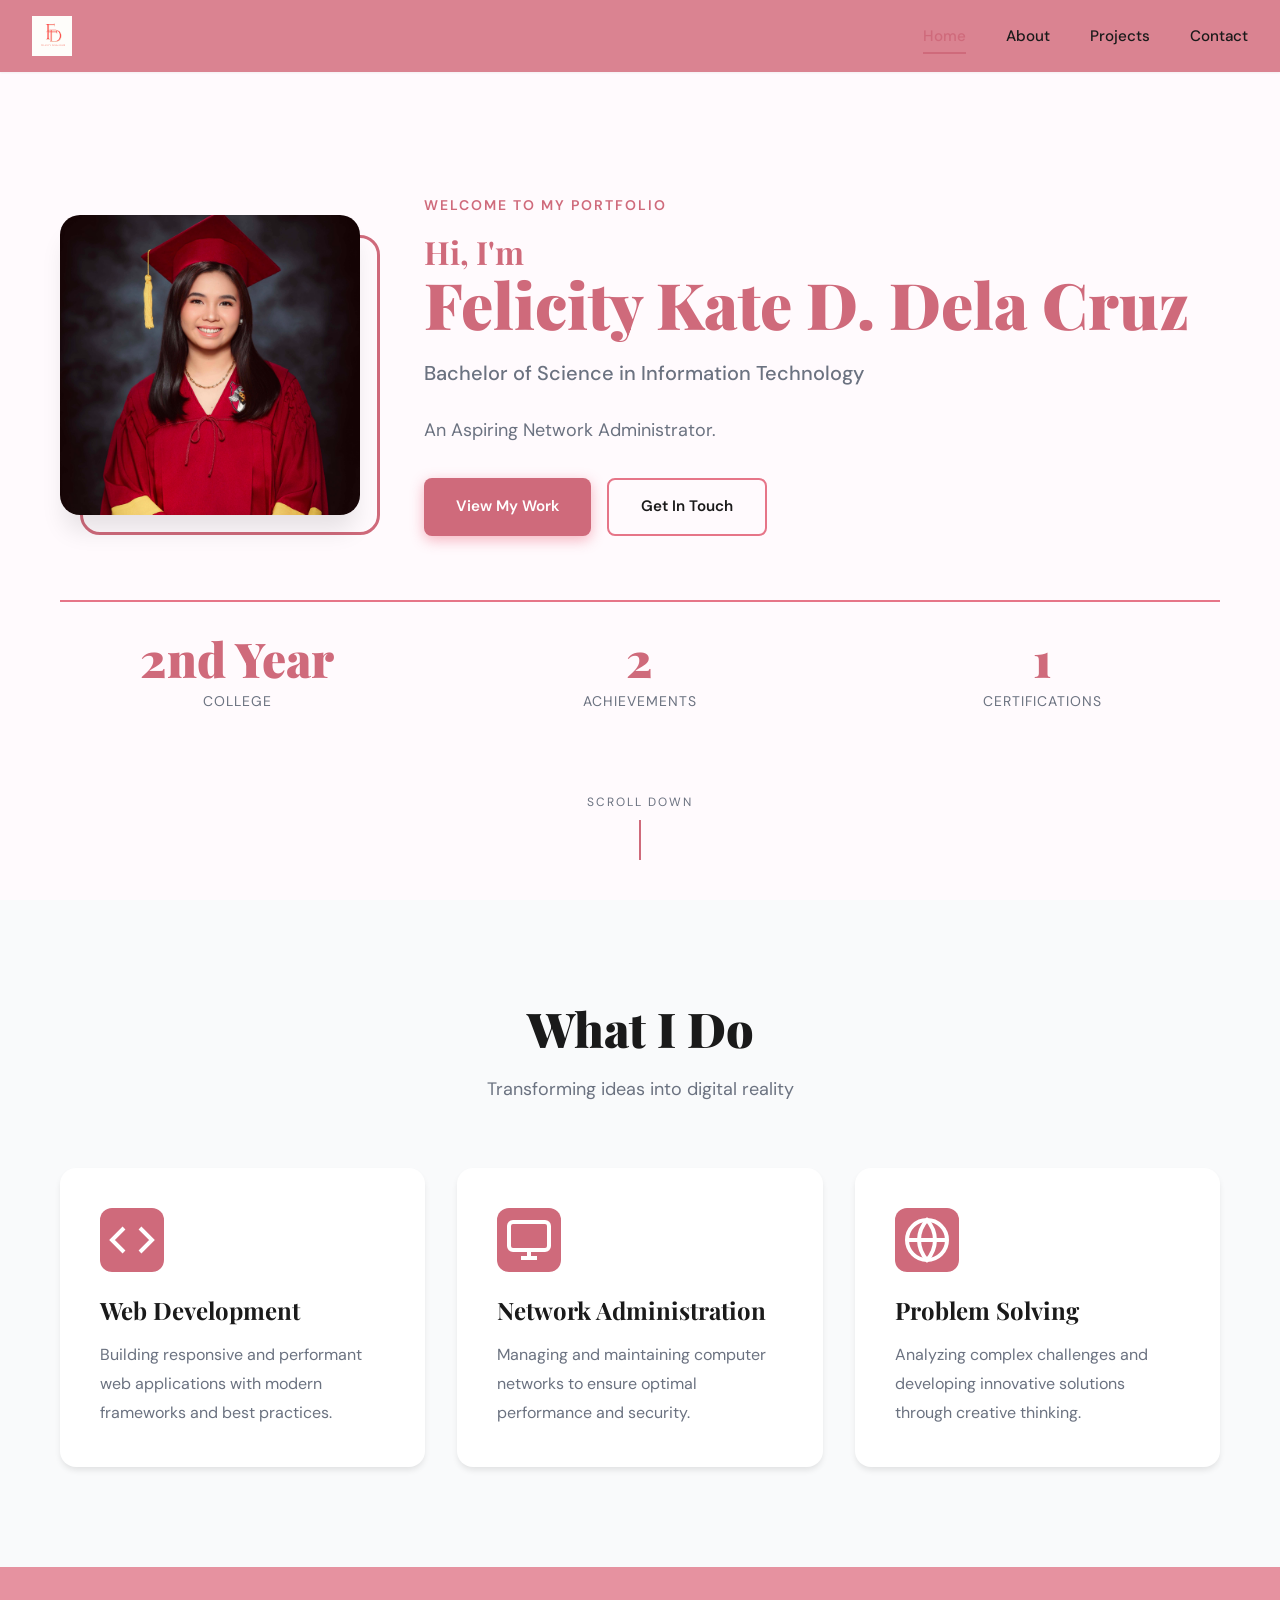
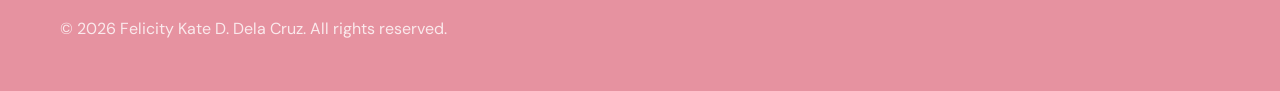
==== index.html @ b5dd3b96 "Add files via upload" ====
<!DOCTYPE html>
<html lang="en">
<head>
    <meta charset="UTF-8">
    <meta name="viewport" content="width=device-width, initial-scale=1.0">
    <title>Portfolio - Felicity Kate D. Dela Cruz</title>
    <link rel="stylesheet" href="styles.css">
    <link rel="preconnect" href="https://fonts.googleapis.com">
    <link rel="preconnect" href="https://fonts.gstatic.com" crossorigin>
    <link href="https://fonts.googleapis.com/css2?family=Playfair+Display:wght@700;900&family=DM+Sans:wght@400;500;700&display=swap" rel="stylesheet">
</head>
<body>
    
    <nav class="navbar">
        <input type="checkbox" id="menu-toggle">
        <div class="nav-container">
            <a href="index.html" class="logo">
            <img src="assets/logo.svg" alt="My Logo">
            </a>
            <ul class="nav-menu">
                <li><a href="/index.html" class="nav-link active">Home</a></li>
                <li><a href="pages/about.html" class="nav-link">About</a></li>
                <li><a href="pages/projects.html" class="nav-link">Projects</a></li>
                <li><a href="pages/contact.html" class="nav-link">Contact</a></li>
            </ul>
            <label for="menu-toggle" class="hamburger">
                <span></span>
                <span></span>
                <span></span>
            </label>
        </div>
    </nav>

   
    <section class="hero">
        <div class="hero-background"></div>
        <div class="hero-container">
            <div class="hero-content">
                <div class="profile-photo">
                    <div class="photo-frame">
                        <img src="assets/profile.jpg" alt="Profile Photo">
                    </div>
                    <div class="photo-accent"></div>
                </div>
                <div class="hero-text">
                    <div class="hero-label">Welcome to my portfolio</div>
                    <h1 class="hero-title">
                        <span class="name-line">Hi, I'm</span>
                        <span class="name-highlight">Felicity Kate D. Dela Cruz</span>
                    </h1>
                    <p class="hero-course">Bachelor of Science in Information Technology</p>
                    <p class="hero-intro">
                       An Aspiring Network Administrator.
                    </p>
                    <div class="hero-cta">
                        <a href="pages/projects.html" class="btn btn-primary">View My Work</a>
                        <a href="pages/contact.html" class="btn btn-secondary">Get In Touch</a>
                    </div>
                </div>
            </div>
            
            <div class="hero-stats">
                <div class="stat-item">
                    <div class="stat-number">2nd Year</div>
                    <div class="stat-label">College</div>
                </div>
                <div class="stat-item">
                    <div class="stat-number">2</div>
                    <div class="stat-label"> Achievements</div>
                </div>
                <div class="stat-item">
                    <div class="stat-number">1</div>
                    <div class="stat-label">Certifications</div>
                </div>
            </div>
        </div>
        
        <div class="scroll-indicator">
            <span>Scroll Down</span>
            <div class="scroll-line"></div>
        </div>
    </section>

    
    <section class="featured">
        <div class="container">
            <div class="section-header">
                <h2 class="section-title">What I Do</h2>
                <p class="section-subtitle">Transforming ideas into digital reality</p>
            </div>
            
            <div class="features-grid">
                <div class="feature-card">
                    <div class="feature-icon">
                        <svg width="48" height="48" viewBox="0 0 24 24" fill="none" stroke="currentColor" stroke-width="2">
                            <polyline points="16 18 22 12 16 6"></polyline>
                            <polyline points="8 6 2 12 8 18"></polyline>
                        </svg>
                    </div>
                    <h3>Web Development</h3>
                    <p>Building responsive and performant web applications with modern frameworks and best practices.</p>
                </div>
                
                <div class="feature-card">
                    <div class="feature-icon">
                        <svg width="48" height="48" viewBox="0 0 24 24" fill="none" stroke="currentColor" stroke-width="2">
                            <rect x="2" y="3" width="20" height="14" rx="2"></rect>
                            <line x1="8" y1="21" x2="16" y2="21"></line>
                            <line x1="12" y1="17" x2="12" y2="21"></line>
                        </svg>
                    </div>
                    <h3>Network Administration</h3>
                    <p>Managing and maintaining computer networks to ensure optimal performance and security.</p>
                </div>
                
                <div class="feature-card">
                    <div class="feature-icon">
                        <svg width="48" height="48" viewBox="0 0 24 24" fill="none" stroke="currentColor" stroke-width="2">
                            <circle cx="12" cy="12" r="10"></circle>
                            <line x1="2" y1="12" x2="22" y2="12"></line>
                            <path d="M12 2a15.3 15.3 0 0 1 4 10 15.3 15.3 0 0 1-4 10 15.3 15.3 0 0 1-4-10 15.3 15.3 0 0 1 4-10z"></path>
                        </svg>
                    </div>
                    <h3>Problem Solving</h3>
                    <p>Analyzing complex challenges and developing innovative solutions through creative thinking.</p>
                </div>
            </div>
        </div>
    </section>

    
    <footer class="footer">
        <div class="container">
            <div class="footer-content">
                <div class="footer-left">
                    <p>&copy; 2026 Felicity Kate D. Dela Cruz. All rights reserved.</p>
                </div>
                
            </div>
        </div>
    </footer>

</body>
</html>
---- styles.css ----
:root {
    --primary-color: rgb(230, 146, 160);
    --secondary-color: #16213e;
    --accent-color: #0f3460;
    --highlight-color: rgb(207, 106, 123);
    --text-dark: #1a1a1a;
    --text-light: #6b7280;
    --text-white: #ffffff;
    --bg-light: #f9fafb;
    --bg-white: #ffffff;
    --border-color: rgb(230, 117, 136);
    --shadow-sm: 0 1px 2px 0 rgba(0, 0, 0, 0.05);
    --shadow-md: 0 4px 6px -1px rgba(0, 0, 0, 0.1);
    --shadow-lg: 0 10px 15px -3px rgba(0, 0, 0, 0.1);
    --shadow-xl: 0 20px 25px -5px rgba(0, 0, 0, 0.1);
    --transition: all 0.3s cubic-bezier(0.4, 0, 0.2, 1);
}


* {
    margin: 0;
    padding: 0;
    box-sizing: border-box;
}

.logo img {
    height: 40px;  
    width: auto;   
    vertical-align: middle; 
}

html {
    scroll-behavior: smooth;
    scroll-padding-top: 80px; 
}

body {
    font-family: 'DM Sans', sans-serif;
    font-size: 16px;
    line-height: 1.7;
    color: var(--text-dark);
    background-color: var(--bg-white);
    overflow-x: hidden;
}

h1, h2, h3, h4, h5, h6 {
    font-family: 'Playfair Display', serif;
    font-weight: 700;
    line-height: 1.2;
    color: var(--text-dark);
}

a {
    text-decoration: none;
    color: inherit;
    transition: var(--transition);
}

img {
    max-width: 100%;
    height: auto;
    display: block;
}

ul {
    list-style: none;
}


.container {
    max-width: 1200px;
    margin: 0 auto;
    padding: 0 20px;
}

.navbar {
    position: fixed;
    top: 0;
    left: 0;
    right: 0;
    background: rgb(218, 131, 145);
    backdrop-filter: blur(10px);
    box-shadow: var(--shadow-sm);
    z-index: 1000;
    transition: var(--transition);
}

.nav-container {
    max-width: 1400px;
    margin: 0 auto;
    padding: 1rem 2rem;
    display: flex;
    justify-content: space-between;
    align-items: center;
}

.logo {
    font-family: 'Playfair Display', serif;
    font-size: 1.5rem;
    font-weight: 900;
    color: var(--primary-color);
    letter-spacing: -0.5px;
}

.nav-menu {
    display: flex;
    gap: 2.5rem;
    align-items: center;
}

.nav-link {
    font-size: 0.95rem;
    font-weight: 500;
    color: var(--text-dark);
    position: relative;
    padding: 0.5rem 0;
}

.nav-link::after {
    content: '';
    position: absolute;
    bottom: 0;
    left: 0;
    width: 0;
    height: 2px;
    background: var(--highlight-color);
    transition: var(--transition);
}

.nav-link:hover::after,
.nav-link.active::after {
    width: 100%;
}

.nav-link:hover,
.nav-link.active {
    color: var(--highlight-color);
}


#menu-toggle {
    display: none;
}

.hamburger {
    display: none;
    flex-direction: column;
    cursor: pointer;
    gap: 5px;
}

.hamburger span {
    width: 25px;
    height: 3px;
    background: var(--primary-color);
    border-radius: 3px;
    transition: var(--transition);
}


.btn {
    display: inline-flex;
    align-items: center;
    gap: 0.5rem;
    padding: 0.875rem 2rem;
    font-size: 0.95rem;
    font-weight: 600;
    border-radius: 8px;
    cursor: pointer;
    transition: var(--transition);
    border: none;
    text-align: center;
}

.btn-primary {
    background: var(--highlight-color);
    color: var(--text-white);
    box-shadow: 0 4px 14px 0 rgba(233, 69, 96, 0.39);
}

.btn-primary:hover {
    background: #d63850;
    transform: translateY(-2px);
    box-shadow: 0 6px 20px 0 rgba(233, 69, 96, 0.5);
}

.btn-secondary {
    background: transparent;
    color: var(--text-dark);
    border: 2px solid var(--border-color);
}

.btn-secondary:hover {
    background: var(--primary-color);
    color: var(--text-white);
    border-color: var(--primary-color);
}

.btn-small {
    padding: 0.625rem 1.5rem;
    font-size: 0.875rem;
}

.btn-full {
    width: 100%;
    justify-content: center;
}


.hero {
    position: relative;
    min-height: 100vh;
    display: flex;
    align-items: center;
    padding: 120px 0 80px;
    overflow: hidden;
}

.hero-background {
    position: absolute;
    top: 0;
    left: 0;
    right: 0;
    bottom: 0;
    background: #ea66af;
    opacity: 0.03;
    z-index: -1;
}

.hero-container {
    max-width: 1200px;
    margin: 0 auto;
    padding: 0 20px;
    width: 100%;
}

.hero-content {
    display: grid;
    grid-template-columns: 300px 1fr;
    gap: 4rem;
    align-items: center;
    margin-bottom: 4rem;
}

.profile-photo {
    position: relative;
    animation: fadeInLeft 1s ease-out;
}

.photo-frame {
    position: relative;
    width: 300px;
    height: 300px;
    border-radius: 20px;
    overflow: hidden;
    box-shadow: var(--shadow-xl);
    z-index: 2;
}

.photo-frame img {
    width: 100%;
    height: 100%;
    object-fit: cover;
}

.photo-accent {
    position: absolute;
    top: 20px;
    left: 20px;
    width: 100%;
    height: 100%;
    border: 3px solid var(--highlight-color);
    border-radius: 20px;
    z-index: 1;
}

.hero-text {
    animation: fadeInRight 1s ease-out;
}

.hero-label {
    font-size: 0.875rem;
    font-weight: 600;
    color: var(--highlight-color);
    text-transform: uppercase;
    letter-spacing: 2px;
    margin-bottom: 1rem;
}

.hero-title {
    font-size: 4rem;
    font-weight: 900;
    margin-bottom: 1rem;
    line-height: 1.1;
}

.name-line {
    display: block;
    font-size: 2rem;
    color: var(--highlight-color);
    font-weight: 700;
}

.name-highlight {
    display: block;
    color: var(--highlight-color);
}

.hero-course {
    font-size: 1.25rem;
    color: var(--text-light);
    margin-bottom: 1.5rem;
    font-weight: 500;
}

.hero-intro {
    font-size: 1.125rem;
    color: var(--text-light);
    margin-bottom: 2rem;
    max-width: 600px;
    line-height: 1.8;
}

.hero-cta {
    display: flex;
    gap: 1rem;
    flex-wrap: wrap;
}

.hero-stats {
    display: grid;
    grid-template-columns: repeat(3, 1fr);
    gap: 3rem;
    padding: 2rem 0;
    border-top: 2px solid var(--border-color);
    animation: fadeInUp 1s ease-out 0.3s both;
}

.stat-item {
    text-align: center;
}

.stat-number {
    font-family: 'Playfair Display', serif;
    font-size: 3rem;
    font-weight: 900;
    color: var(--highlight-color);
    line-height: 1;
    margin-bottom: 0.5rem;
}

.stat-label {
    font-size: 0.875rem;
    color: var(--text-light);
    text-transform: uppercase;
    letter-spacing: 1px;
}

.scroll-indicator {
    position: absolute;
    bottom: 40px;
    left: 50%;
    transform: translateX(-50%);
    display: flex;
    flex-direction: column;
    align-items: center;
    gap: 0.5rem;
    animation: fadeIn 1s ease-out 0.6s both;
}

.scroll-indicator span {
    font-size: 0.75rem;
    text-transform: uppercase;
    letter-spacing: 2px;
    color: var(--text-light);
}

.scroll-line {
    width: 2px;
    height: 40px;
    background: var(--highlight-color);
    animation: scrollDown 2s ease-in-out infinite;
}


.featured {
    padding: 100px 0;
    background: var(--bg-light);
}

.section-header {
    text-align: center;
    margin-bottom: 4rem;
}

.section-title {
    font-size: 3rem;
    font-weight: 900;
    margin-bottom: 1rem;
}

.section-subtitle {
    font-size: 1.125rem;
    color: var(--text-light);
}

.features-grid {
    display: grid;
    grid-template-columns: repeat(3, 1fr);
    gap: 2rem;
}

.feature-card {
    background: var(--bg-white);
    padding: 2.5rem;
    border-radius: 16px;
    box-shadow: var(--shadow-md);
    transition: var(--transition);
}

.feature-card:hover {
    transform: translateY(-10px);
    box-shadow: var(--shadow-xl);
}

.feature-icon {
    width: 64px;
    height: 64px;
    display: flex;
    align-items: center;
    justify-content: center;
    /* REMOVED GRADIENT: Replaced with solid highlight color */
    background: var(--highlight-color);
    color: white;
    border-radius: 12px;
    margin-bottom: 1.5rem;
}

.feature-card h3 {
    font-size: 1.5rem;
    margin-bottom: 1rem;
}

.feature-card p {
    color: var(--text-light);
    line-height: 1.8;
}


.page-header {
    padding: 150px 0 80px;
    background: var(--primary-color);
    color: var(--text-white);
    text-align: center;
}

.page-title {
    color: var(--text-white);
}

.page-header-content {
    animation: fadeInUp 0.8s ease-out;
}

.page-title {
    font-size: 4rem;
    font-weight: 900;
    margin-bottom: 1rem;
}

.page-subtitle {
    font-size: 1.25rem;
    opacity: 0.9;
}


.about-content {
    padding: 100px 0;
}

.about-grid {
    display: grid;
    grid-template-columns: repeat(2, 1fr);
    gap: 4rem;
    margin-bottom: 5rem;
}

.about-section {
    animation: fadeInUp 0.8s ease-out;
}

.section-icon {
    width: 48px;
    height: 48px;
    display: flex;
    align-items: center;
    justify-content: center;
    background: var(--bg-light);
    color: var(--highlight-color);
    border-radius: 10px;
    margin-bottom: 1.5rem;
}

.about-section h2 {
    font-size: 2rem;
    margin-bottom: 1.5rem;
}

.about-section p {
    color: var(--text-light);
    margin-bottom: 1.5rem;
    line-height: 1.8;
}

.education-item {
    padding: 2rem;
    background: var(--bg-light);
    border-radius: 12px;
    margin-bottom: 1.5rem;
    transition: var(--transition);
}

.education-item:hover {
    background: var(--bg-white);
    box-shadow: var(--shadow-md);
}

.education-header {
    display: flex;
    justify-content: space-between;
    align-items: flex-start;
    margin-bottom: 0.5rem;
    flex-wrap: wrap;
    gap: 1rem;
}

.education-item h3 {
    font-size: 1.25rem;
    color: var(--primary-color);
}

.education-year {
    font-size: 0.875rem;
    font-weight: 600;
    color: var(--highlight-color);
    padding: 0.25rem 0.75rem;
    background: rgba(233, 69, 96, 0.1);
    border-radius: 20px;
}

.education-institution {
    font-weight: 600;
    color: var(--text-dark);
    margin-bottom: 0.75rem;
}

.education-description {
    color: var(--text-light);
    line-height: 1.7;
}


.skills-section {
    margin-bottom: 5rem;
}

.skills-grid {
    display: grid;
    grid-template-columns: repeat(2, 1fr);
    gap: 3rem;
}

.skill-category {
    animation: fadeInUp 0.8s ease-out;
}

.skill-category h3 {
    font-size: 1.5rem;
    margin-bottom: 1.5rem;
    padding-bottom: 0.75rem;
    border-bottom: 2px solid var(--border-color);
}

.skill-tags {
    display: flex;
    flex-wrap: wrap;
    gap: 0.75rem;
}

.skill-tag {
    padding: 0.5rem 1rem;
    background: var(--bg-light);
    color: var(--text-dark);
    border-radius: 8px;
    font-size: 0.875rem;
    font-weight: 500;
    transition: var(--transition);
}

.skill-tag:hover {
    background: var(--highlight-color);
    color: var(--text-white);
    transform: translateY(-2px);
}


.cv-section {
    display: flex;
    justify-content: center;
}

.cv-card {
    /* REMOVED GRADIENT: Replaced with solid primary color */
    background: var(--primary-color);
    color: var(--text-white);
    padding: 3rem;
    border-radius: 20px;
    text-align: center;
    max-width: 600px;
    box-shadow: var(--shadow-xl);
}

.cv-icon {
    width: 80px;
    height: 80px;
    display: flex;
    align-items: center;
    justify-content: center;
    background: rgba(255, 255, 255, 0.2);
    border-radius: 16px;
    margin: 0 auto 1.5rem;
}

.cv-card h3 {
    color: var(--text-white);
    font-size: 2rem;
    margin-bottom: 1rem;
}

.cv-card p {
    opacity: 0.9;
    margin-bottom: 2rem;
}

.cv-download-btn {
    background: var(--text-white);
    color: var(--primary-color);
}

.cv-download-btn:hover {
    background: var(--highlight-color);
    color: var(--text-white);
}


.projects-section {
    padding: 100px 0;
}

.projects-grid {
    display: grid;
    grid-template-columns: repeat(2, 1fr);
    gap: 3rem;
}

.project-card {
    background: var(--bg-white);
    border-radius: 16px;
    overflow: hidden;
    box-shadow: var(--shadow-md);
    transition: var(--transition);
    animation: fadeInUp 0.8s ease-out;
}

.project-card:hover {
    transform: translateY(-10px);
    box-shadow: var(--shadow-xl);
}

.project-image {
    position: relative;
    height: 300px;
    overflow: hidden;
}

.project-image img {
    width: 100%;
    height: 100%;
    object-fit: cover;
    transition: var(--transition);
}

.project-card:hover .project-image img {
    transform: scale(1.1);
}

.project-overlay {
    position: absolute;
    top: 0;
    left: 0;
    right: 0;
    bottom: 0;
    background: rgba(26, 26, 46, 0.9);
    display: flex;
    align-items: center;
    justify-content: center;
    opacity: 0;
    transition: var(--transition);
}

.project-card:hover .project-overlay {
    opacity: 1;
}

.project-view-btn {
    padding: 0.875rem 2rem;
    background: var(--highlight-color);
    color: var(--text-white);
    border-radius: 8px;
    font-weight: 600;
    transform: translateY(20px);
    transition: var(--transition);
}

.project-card:hover .project-view-btn {
    transform: translateY(0);
}

.project-content {
    padding: 2rem;
}

.project-title {
    font-size: 1.5rem;
    margin-bottom: 1rem;
}

.project-description {
    color: var(--text-light);
    line-height: 1.8;
    margin-bottom: 1.5rem;
}

.project-tools {
    display: flex;
    flex-wrap: wrap;
    gap: 0.5rem;
    margin-bottom: 1.5rem;
}

.tool-tag {
    padding: 0.375rem 0.75rem;
    background: var(--bg-light);
    color: var(--text-dark);
    border-radius: 6px;
    font-size: 0.75rem;
    font-weight: 500;
}

.project-links {
    display: flex;
    gap: 1rem;
}


.cta-section {
    padding: 100px 0;
    background: var(--bg-light);
}

.cta-content {
    text-align: center;
    max-width: 700px;
    margin: 0 auto;
}

.cta-content h2 {
    font-size: 3rem;
    margin-bottom: 1rem;
}

.cta-content p {
    font-size: 1.25rem;
    color: var(--text-light);
    margin-bottom: 2rem;
}


.contact-section {
    padding: 100px 0;
}

.contact-grid {
    display: grid;
    grid-template-columns: 400px 1fr;
    gap: 4rem;
}

.contact-intro {
    margin-bottom: 3rem;
}

.contact-intro h2 {
    font-size: 2rem;
    margin-bottom: 1rem;
}

.contact-intro p {
    color: var(--text-light);
    line-height: 1.8;
}

.contact-details {
    margin-bottom: 3rem;
}

.contact-item {
    display: flex;
    gap: 1.5rem;
    margin-bottom: 2rem;
    padding: 1.5rem;
    background: var(--bg-light);
    border-radius: 12px;
    transition: var(--transition);
}

.contact-item:hover {
    background: var(--bg-white);
    box-shadow: var(--shadow-md);
}

.contact-icon {
    width: 48px;
    height: 48px;
    display: flex;
    align-items: center;
    justify-content: center;
    background: var(--highlight-color);
    color: var(--text-white);
    border-radius: 10px;
    flex-shrink: 0;
}

.contact-text h3 {
    font-size: 1rem;
    margin-bottom: 0.5rem;
}

.contact-text a,
.contact-text p {
    color: var(--text-light);
    transition: var(--transition);
}

.contact-text a:hover {
    color: var(--highlight-color);
}

.contact-social h3 {
    font-size: 1.25rem;
    margin-bottom: 1.5rem;
}

.social-links-large {
    display: grid;
    grid-template-columns: repeat(2, 1fr);
    gap: 1rem;
}

.social-link-large {
    display: flex;
    align-items: center;
    gap: 1rem;
    padding: 1rem;
    background: var(--bg-light);
    border-radius: 10px;
    transition: var(--transition);
}

.social-link-large:hover {
    background: var(--highlight-color);
    color: var(--text-white);
    transform: translateY(-2px);
}

.social-link-large svg {
    flex-shrink: 0;
}

.social-link-large span {
    font-weight: 600;
}


.contact-form-wrapper {
    position: relative;
}

.contact-form {
    background: var(--bg-white);
    padding: 3rem;
    border-radius: 16px;
    box-shadow: var(--shadow-lg);
}

.form-group {
    margin-bottom: 1.5rem;
}

.form-group label {
    display: block;
    font-weight: 600;
    margin-bottom: 0.5rem;
    color: var(--text-dark);
}

.form-group input,
.form-group textarea {
    width: 100%;
    padding: 0.875rem 1rem;
    border: 2px solid var(--border-color);
    border-radius: 8px;
    font-family: 'DM Sans', sans-serif;
    font-size: 0.95rem;
    transition: var(--transition);
}

.form-group input:focus,
.form-group textarea:focus {
    outline: none;
    border-color: var(--highlight-color);
}

.form-group input:required:valid,
.form-group textarea:required:valid {
    border-color: #10b981;
}

.form-group input:required:invalid:not(:placeholder-shown),
.form-group textarea:required:invalid:not(:placeholder-shown) {
    border-color: #ef4444;
}

.form-group textarea {
    resize: vertical;
    min-height: 150px;
}

.form-success {
    position: absolute;
    top: 0;
    left: 0;
    right: 0;
    background: var(--bg-white);
    padding: 3rem;
    border-radius: 16px;
    box-shadow: var(--shadow-lg);
    text-align: center;
    display: none;
}

.form-success.active {
    display: block;
    animation: fadeIn 0.5s ease-out;
}

.success-icon {
    width: 80px;
    height: 80px;
    display: flex;
    align-items: center;
    justify-content: center;
    background: #10b981;
    color: white;
    border-radius: 50%;
    margin: 0 auto 1.5rem;
}

.form-success h3 {
    font-size: 2rem;
    margin-bottom: 1rem;
}

.form-success p {
    color: var(--text-light);
    margin-bottom: 2rem;
}


.footer {
    background: var(--primary-color);
    color: var(--text-white);
    padding: 3rem 0;
}

.footer-content {
    display: flex;
    justify-content: space-between;
    align-items: center;
}

.footer-left p {
    opacity: 0.8;
}

.social-links {
    display: flex;
    gap: 1rem;
}

.social-link {
    width: 40px;
    height: 40px;
    display: flex;
    align-items: center;
    justify-content: center;
    background: rgba(255, 255, 255, 0.1);
    border-radius: 8px;
    transition: var(--transition);
}

.social-link:hover {
    background: var(--highlight-color);
    transform: translateY(-3px);
}


@keyframes fadeIn {
    from {
        opacity: 0;
    }
    to {
        opacity: 1;
    }
}

@keyframes fadeInUp {
    from {
        opacity: 0;
        transform: translateY(30px);
    }
    to {
        opacity: 1;
        transform: translateY(0);
    }
}

@keyframes fadeInLeft {
    from {
        opacity: 0;
        transform: translateX(-30px);
    }
    to {
        opacity: 1;
        transform: translateX(0);
    }
}

@keyframes fadeInRight {
    from {
        opacity: 0;
        transform: translateX(30px);
    }
    to {
        opacity: 1;
        transform: translateX(0);
    }
}

@keyframes scrollDown {
    0%, 100% {
        transform: translateY(0);
    }
    50% {
        transform: translateY(10px);
    }
}


@media (max-width: 1024px) {
    .hero-content {
        grid-template-columns: 250px 1fr;
        gap: 3rem;
    }

    .photo-frame {
        width: 250px;
        height: 250px;
    }

    .hero-title {
        font-size: 3rem;
    }

    .features-grid {
        grid-template-columns: repeat(2, 1fr);
    }

    .about-grid {
        grid-template-columns: 1fr;
        gap: 3rem;
    }

    .skills-grid {
        grid-template-columns: 1fr;
        gap: 2rem;
    }

    .projects-grid {
        grid-template-columns: 1fr;
    }

    .contact-grid {
        grid-template-columns: 1fr;
        gap: 3rem;
    }
}

@media (max-width: 768px) {
    .hamburger {
        display: flex;
    }

    .nav-menu {
        position: fixed;
        left: -100%;
        top: 70px;
        flex-direction: column;
        background: var(--bg-white);
        width: 100%;
        text-align: center;
        transition: 0.3s;
        box-shadow: var(--shadow-lg);
        padding: 2rem;
        gap: 1.5rem;
        max-height: calc(100vh - 70px);
        overflow-y: auto;
    }

    #menu-toggle:checked ~ .nav-container .nav-menu {
        left: 0;
    }

    #menu-toggle:checked ~ .nav-container .hamburger span:nth-child(1) {
        transform: rotate(45deg) translate(5px, 5px);
    }

    #menu-toggle:checked ~ .nav-container .hamburger span:nth-child(2) {
        opacity: 0;
    }

    #menu-toggle:checked ~ .nav-container .hamburger span:nth-child(3) {
        transform: rotate(-45deg) translate(7px, -6px);
    }

    .hero {
        min-height: auto;
        padding: 100px 0 60px;
    }

    .hero-content {
        grid-template-columns: 1fr;
        gap: 2rem;
        text-align: center;
    }

    .photo-frame {
        width: 200px;
        height: 200px;
        margin: 0 auto;
    }

    .photo-accent {
        display: none;
    }

    .hero-title {
        font-size: 2.5rem;
    }

    .hero-stats {
        grid-template-columns: 1fr;
        gap: 2rem;
    }

    .hero-cta {
        justify-content: center;
    }

    .page-title {
        font-size: 2.5rem;
    }

    .section-title {
        font-size: 2rem;
    }

    .features-grid {
        grid-template-columns: 1fr;
    }

    .social-links-large {
        grid-template-columns: 1fr;
    }

    .footer-content {
        flex-direction: column;
        gap: 2rem;
        text-align: center;
    }
}

@media (max-width: 480px) {
    .hero-title {
        font-size: 2rem;
    }

    .name-line {
        font-size: 1.5rem;
    }

    .page-title {
        font-size: 2rem;
    }

    .contact-form,
    .form-success {
        padding: 2rem;
    }

    .btn {
        padding: 0.75rem 1.5rem;
        font-size: 0.875rem;
    }

    .stat-number {
        font-size: 2rem;
    }
}

@media (max-width: 768px) {
    section, .hero-section, #home {
        position: relative; 
        padding-bottom: 150px !important; 
        height: auto !important; 
        min-height: 100vh; 
    }

    .scroll-indicator {
        position: absolute; 
        bottom: 30px;    
        left: 50%;
        transform: translateX(-50%);
        margin: 0;
        z-index: 10; 
    }
}
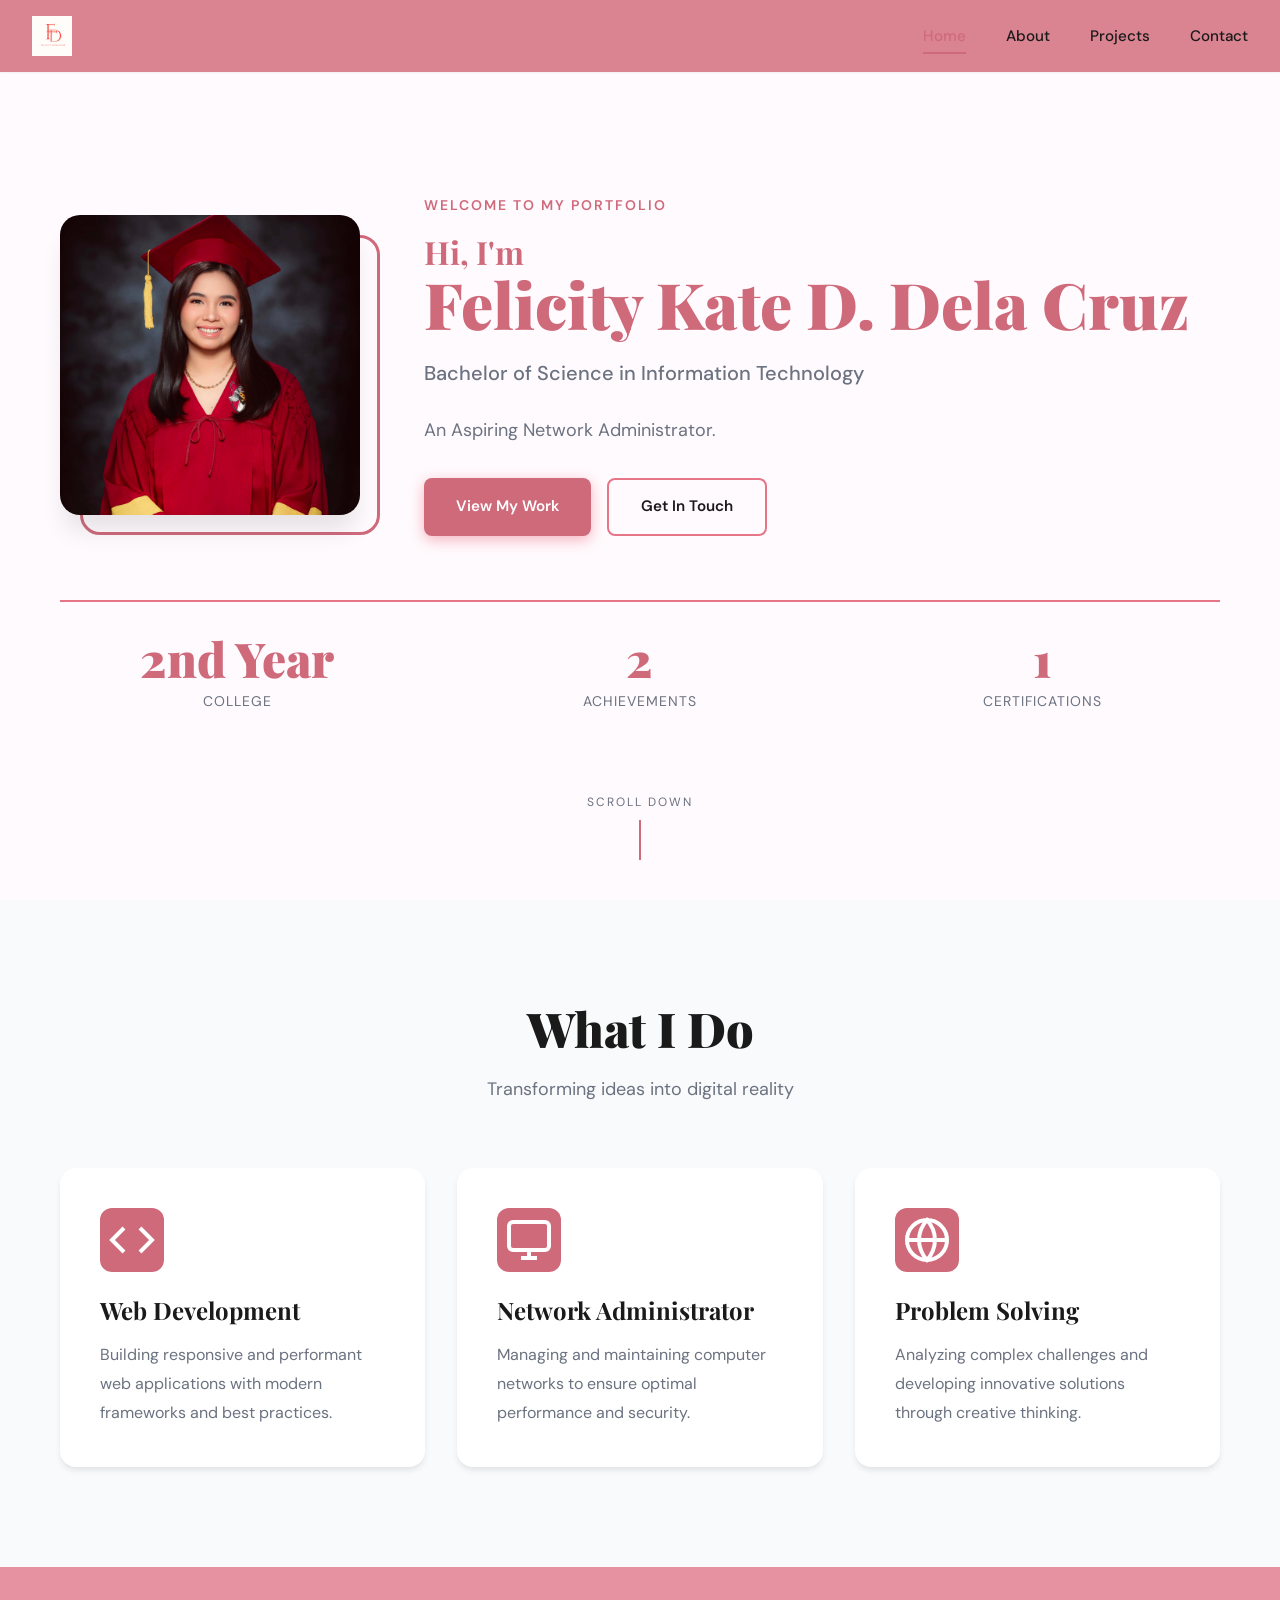
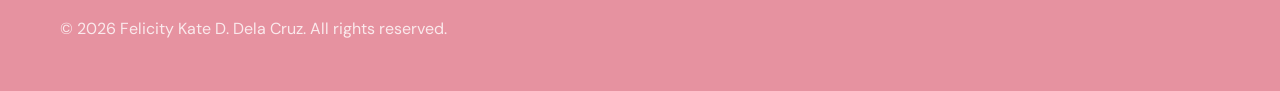
==== commit e8134dda: "Update index.html" ====
--- a/index.html
+++ b/index.html
@@ -109,7 +109,7 @@
                             <line x1="12" y1="17" x2="12" y2="21"></line>
                         </svg>
                     </div>
-                    <h3>Network Administration</h3>
+                    <h3>Network Administrator</h3>
                     <p>Managing and maintaining computer networks to ensure optimal performance and security.</p>
                 </div>
                 
@@ -141,4 +141,4 @@
     </footer>
 
 </body>
-</html>+</html>
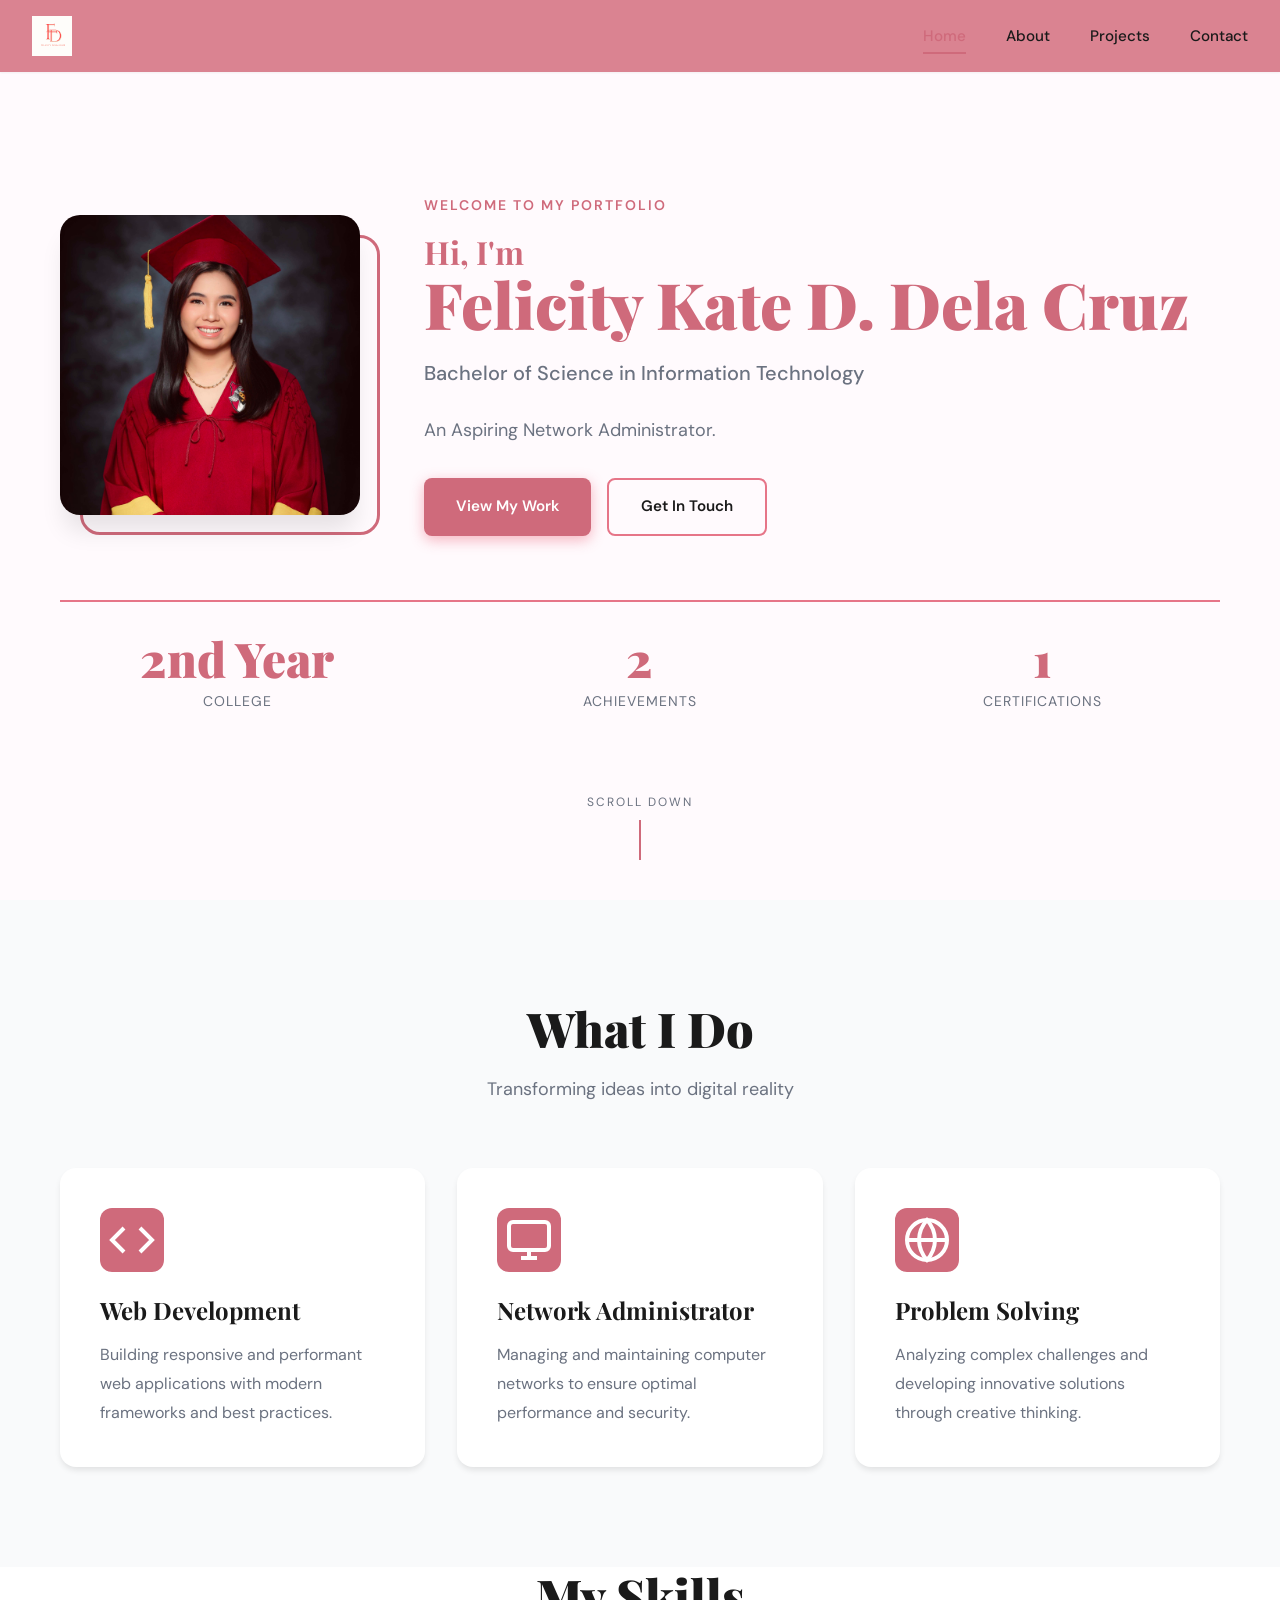
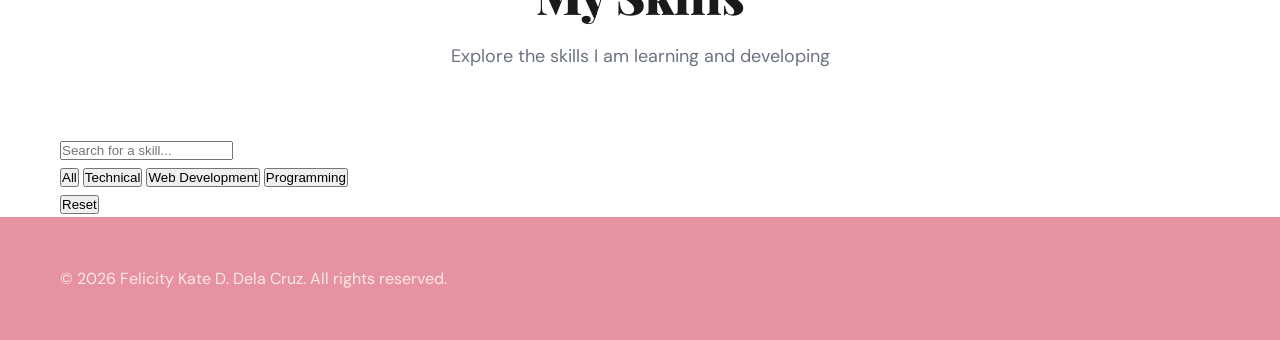
==== commit 351cf845: "Implement interactive skills section Added an interactive skills section with search and category fi" ====
--- a/index.html
+++ b/index.html
@@ -5,6 +5,7 @@
     <meta name="viewport" content="width=device-width, initial-scale=1.0">
     <title>Portfolio - Felicity Kate D. Dela Cruz</title>
     <link rel="stylesheet" href="styles.css">
+        <script src="script.js" defer></script>
     <link rel="preconnect" href="https://fonts.googleapis.com">
     <link rel="preconnect" href="https://fonts.gstatic.com" crossorigin>
     <link href="https://fonts.googleapis.com/css2?family=Playfair+Display:wght@700;900&family=DM+Sans:wght@400;500;700&display=swap" rel="stylesheet">
@@ -128,6 +129,58 @@
         </div>
     </section>
 
+    <section class="interactive-section">
+    <div class="container">
+
+        <div class="section-header">
+            <h2 class="section-title">My Skills</h2>
+            <p class="section-subtitle">
+                Explore the skills I am learning and developing
+            </p>
+        </div>
+
+        <div class="skill-controls">
+
+            <div class="skill-search">
+                <input
+                    type="text"
+                    id="skillSearch"
+                    placeholder="Search for a skill..."
+                    aria-label="Search skills"
+                >
+            </div>
+
+            <div class="category-buttons">
+                <button type="button" class="category-btn active" data-category="All">
+                    All
+                </button>
+
+                <button type="button" class="category-btn" data-category="Technical">
+                    Technical
+                </button>
+
+                <button type="button" class="category-btn" data-category="Web Development">
+                    Web Development
+                </button>
+
+                <button type="button" class="category-btn" data-category="Programming">
+                    Programming
+                </button>
+            </div>
+
+            <button type="button" id="resetSkills" class="reset-btn">
+                Reset
+            </button>
+
+        </div>
+
+        <p id="skillMessage" class="skill-message"></p>
+
+        <div id="skillsContainer" class="skills-container"></div>
+
+    </div>
+</section>
+
     
     <footer class="footer">
         <div class="container">
